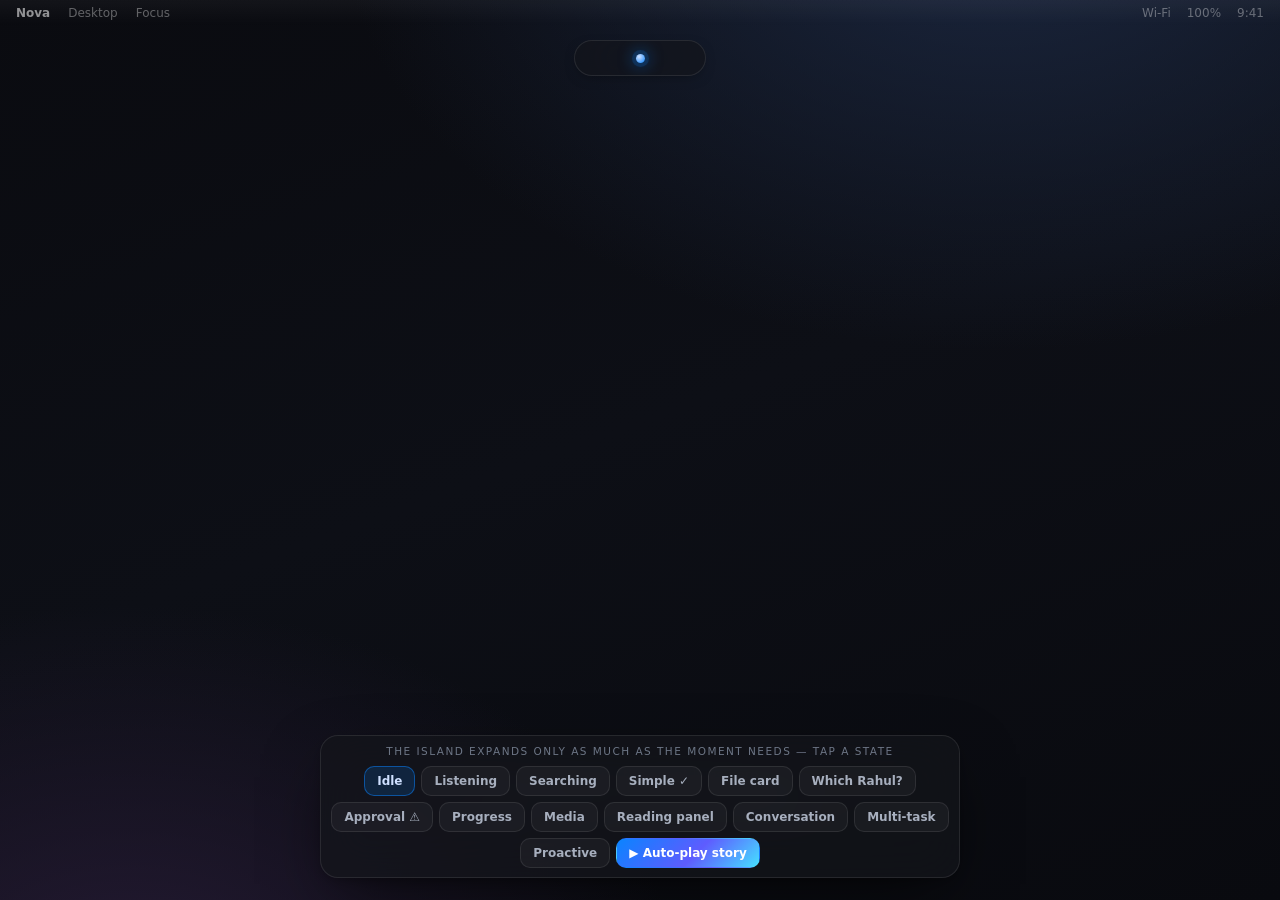
==== docs/ui-mock/island.html @ e56750dd "docs(ui): Jarvis-meets-Apple Island UI mock (local HTML) A self-contained interactive design mock of" ====
<!doctype html>
<html lang="en">
<head>
<meta charset="utf-8">
<meta name="viewport" content="width=device-width, initial-scale=1">
<title>Nova — Island UI Mock</title>
<style>
:root{
  /* ── Jarvis × Apple design tokens ───────────────────────────────── */
  --accent:#0a84ff; --accent-2:#5e9bff; --accent-3:#46e0ff;
  --accent-grad:linear-gradient(135deg,#0a84ff 0%,#5e5cff 55%,#46e0ff 100%);
  --danger:#ff453a; --good:#30d158; --warn:#ff9f0a;
  --ink:#f4f6fb; --ink-2:#a7afbe; --ink-3:#6d7686;
  --glass:rgba(20,21,27,.72);
  --glass-solid:rgba(23,24,31,.94);
  --stroke:rgba(255,255,255,.09);
  --stroke-2:rgba(255,255,255,.06);
  --accent-soft:rgba(10,132,255,.16);
  --r-pill:999px; --r-card:22px; --r-panel:26px;
  --ease:cubic-bezier(.22,1,.36,1);
  --ease-out:cubic-bezier(.22,1.28,.36,1);   /* gentle overshoot on arrival */
  --fast:180ms; --slow:440ms;
  --shadow:0 24px 70px -18px rgba(0,0,0,.7), 0 4px 14px -6px rgba(0,0,0,.5);
  --glow:0 0 0 1px var(--stroke), var(--shadow);
  --font:-apple-system,"SF Pro Display","SF Pro Text","Segoe UI Variable","Segoe UI",system-ui,sans-serif;
}
*{box-sizing:border-box}
html,body{height:100%}
body{
  margin:0;font-family:var(--font);color:var(--ink);overflow:hidden;
  -webkit-font-smoothing:antialiased;
  background:
    radial-gradient(1200px 800px at 78% -10%, #1b2740 0%, transparent 55%),
    radial-gradient(1000px 700px at 10% 110%, #241a33 0%, transparent 55%),
    linear-gradient(160deg,#0a0b10 0%,#0d0f16 48%,#090a0f 100%);
}
/* faux desktop chrome so the island reads as "living on the desktop" */
.menubar{position:fixed;top:0;left:0;right:0;height:26px;display:flex;align-items:center;
  gap:18px;padding:0 16px;font-size:12px;color:rgba(255,255,255,.35);
  background:linear-gradient(180deg,rgba(255,255,255,.04),transparent);z-index:1}
.menubar b{color:rgba(255,255,255,.55);font-weight:600}
.menubar .right{margin-left:auto;display:flex;gap:16px}
.wallpaper-note{position:fixed;left:50%;bottom:118px;transform:translateX(-50%);
  color:rgba(255,255,255,.16);font-size:13px;letter-spacing:.02em;text-align:center;user-select:none}

/* ── The Island ─────────────────────────────────────────────────── */
.stage{position:fixed;top:40px;left:50%;transform:translateX(-50%);z-index:5;
  display:flex;flex-direction:column;align-items:center;gap:12px;width:min(560px,92vw)}
.island{
  background:var(--glass);backdrop-filter:blur(30px) saturate(180%);
  -webkit-backdrop-filter:blur(30px) saturate(180%);
  border:1px solid var(--stroke);border-radius:var(--r-pill);
  box-shadow:var(--shadow);color:var(--ink);overflow:hidden;
  transition:width var(--slow) var(--ease-out), height var(--slow) var(--ease-out),
             border-radius var(--slow) var(--ease-out), background var(--fast) linear;
  display:flex;align-items:center;justify-content:center;
  width:132px;height:36px;position:relative;
}
.island.card{border-radius:var(--r-card)}
.island.danger{background:rgba(40,20,20,.8);border-color:rgba(255,69,58,.4)}
.island.shake{animation:shake .5s var(--ease)}
@keyframes shake{10%,90%{transform:translateX(-2px)}30%,70%{transform:translateX(3px)}50%{transform:translateX(-4px)}}
/* content fades fast; the shell morphs slow → reads as one object reconfiguring */
.body{width:100%;height:100%;display:flex;align-items:center;justify-content:center;
  animation:fadein var(--fast) var(--ease)}
@keyframes fadein{from{opacity:0;transform:translateY(3px)}to{opacity:1;transform:none}}

/* idle dot */
.dot{width:9px;height:9px;border-radius:50%;background:radial-gradient(circle at 34% 30%,#cfe0ff,var(--accent));
  box-shadow:0 0 0 4px var(--accent-soft),0 0 16px 2px rgba(10,132,255,.55);animation:breathe 3.4s var(--ease) infinite}
@keyframes breathe{0%,100%{transform:scale(.82);opacity:.65}50%{transform:scale(1);opacity:1}}
.dot.idle-only{}

/* status pill row */
.row{display:flex;align-items:center;gap:11px;padding:0 18px;width:100%;height:100%}
.row.center{justify-content:center}
.glyph{width:22px;height:22px;flex:0 0 auto;display:grid;place-items:center;border-radius:50%}
.glyph.accent{color:#cfe0ff}
.status{font-size:13.5px;font-weight:560;letter-spacing:-.01em;white-space:nowrap}
.status .muted{color:var(--ink-2);font-weight:500}

/* listening waveform */
.wave{display:inline-flex;align-items:center;gap:3px;height:18px}
.wave i{width:3px;height:6px;border-radius:2px;background:var(--accent-3);animation:eq 1s var(--ease) infinite}
.wave i:nth-child(2){animation-delay:.12s}.wave i:nth-child(3){animation-delay:.24s}
.wave i:nth-child(4){animation-delay:.36s}.wave i:nth-child(5){animation-delay:.08s}
.wave i:nth-child(6){animation-delay:.30s}.wave i:nth-child(7){animation-delay:.18s}
@keyframes eq{0%,100%{height:5px;opacity:.55}50%{height:17px;opacity:1}}

/* thinking dots */
.think{display:inline-flex;gap:5px}
.think i{width:5px;height:5px;border-radius:50%;background:var(--ink-2);animation:tk 1.1s var(--ease) infinite}
.think i:nth-child(2){animation-delay:.15s}.think i:nth-child(3){animation-delay:.3s}
@keyframes tk{0%,100%{opacity:.25;transform:translateY(0)}40%{opacity:1;transform:translateY(-3px)}}

/* progress ring (small) */
.ring{--p:0;width:20px;height:20px;border-radius:50%;
  background:conic-gradient(var(--accent) calc(var(--p)*1%), rgba(255,255,255,.12) 0);
  -webkit-mask:radial-gradient(farthest-side,transparent 62%,#000 64%);mask:radial-gradient(farthest-side,transparent 62%,#000 64%)}

/* ── Card interior (expanded island) ───────────────────────────── */
.card-body{padding:16px 18px 15px;width:100%;text-align:left;animation:fadein var(--fast) var(--ease)}
.chead{display:flex;align-items:center;gap:10px;margin-bottom:12px}
.chead .ic{width:26px;height:26px;border-radius:8px;display:grid;place-items:center;
  background:var(--accent-soft);color:#cfe0ff;flex:0 0 auto}
.chead .ic.danger{background:rgba(255,69,58,.16);color:#ffb3ad}
.eyebrow{font-size:10px;letter-spacing:.16em;text-transform:uppercase;color:var(--accent);font-weight:700}
.title{font-size:16px;font-weight:640;letter-spacing:-.02em;line-height:1.2;margin:1px 0 0}
.sub{font-size:12.5px;color:var(--ink-2);line-height:1.45;margin-top:3px}
.opts{display:flex;flex-direction:column;gap:8px;margin-top:4px}
.opt{display:flex;align-items:center;gap:12px;padding:11px 13px;border-radius:13px;
  border:1px solid var(--stroke);background:rgba(255,255,255,.04);cursor:pointer;
  transition:background var(--fast),border-color var(--fast),transform var(--fast)}
.opt:hover{background:var(--accent-soft);border-color:rgba(10,132,255,.4);transform:translateY(-1px)}
.opt .av{width:32px;height:32px;border-radius:50%;flex:0 0 auto;display:grid;place-items:center;
  font-weight:700;font-size:13px;color:#fff;background:var(--accent-grad)}
.opt .ol{font-size:13.5px;font-weight:600}
.opt .os{font-size:11.5px;color:var(--ink-2)}
.actions{display:flex;gap:9px;justify-content:flex-end;margin-top:14px}
.btn{font:600 13px var(--font);padding:9px 16px;border-radius:11px;border:1px solid transparent;cursor:pointer;
  transition:transform var(--fast),background var(--fast),border-color var(--fast)}
.btn:active{transform:scale(.96)}
.btn.ghost{background:rgba(255,255,255,.05);color:var(--ink);border-color:var(--stroke)}
.btn.ghost:hover{background:rgba(255,255,255,.1)}
.btn.primary{background:var(--accent);color:#fff}
.btn.primary:hover{background:#2b97ff}
.btn.danger{background:var(--danger);color:#fff}
.btn.danger:hover{background:#ff655b}
.btn.sm{padding:6px 12px;font-size:12px;border-radius:9px}

/* progress bar */
.pbar{height:6px;border-radius:999px;background:rgba(255,255,255,.09);overflow:hidden;margin:12px 0 8px}
.pbar>i{display:block;height:100%;border-radius:999px;background:var(--accent-grad);transition:width .4s var(--ease)}
.pstat{display:flex;justify-content:space-between;font-size:11.5px;color:var(--ink-2)}

/* trail (action trail) */
.trail{display:flex;flex-direction:column;gap:7px;margin-top:6px}
.tr{display:flex;align-items:center;gap:9px;font-size:12.5px;color:var(--ink-2)}
.tr .tick{width:16px;height:16px;border-radius:50%;background:rgba(48,209,88,.18);color:var(--good);
  display:grid;place-items:center;font-size:10px;flex:0 0 auto}
.tr.now .tick{background:var(--accent-soft);color:var(--accent-3)}

/* ── Attached surfaces (widget / panel / tray) ─────────────────── */
.surface{width:min(440px,92vw);background:var(--glass);backdrop-filter:blur(30px) saturate(180%);
  -webkit-backdrop-filter:blur(30px) saturate(180%);border:1px solid var(--stroke);
  border-radius:var(--r-panel);box-shadow:var(--shadow);overflow:hidden;
  animation:rise var(--slow) var(--ease-out)}
@keyframes rise{from{opacity:0;transform:translateY(-14px) scale(.96)}to{opacity:1;transform:none}}
.surface.wide{width:min(560px,94vw)}

/* media widget */
.media{display:flex;align-items:center;gap:14px;padding:14px 16px}
.media .art{width:52px;height:52px;border-radius:12px;flex:0 0 auto;
  background:linear-gradient(135deg,#ff5f6d,#ffc371);box-shadow:0 6px 18px -6px rgba(255,95,109,.6);
  display:grid;place-items:center;font-size:22px}
.media .meta{flex:1;min-width:0}
.media .mt{font-size:14px;font-weight:640;white-space:nowrap;overflow:hidden;text-overflow:ellipsis}
.media .ma{font-size:12px;color:var(--ink-2)}
.media .mprog{height:3px;border-radius:2px;background:rgba(255,255,255,.12);margin-top:8px;overflow:hidden}
.media .mprog>i{display:block;height:100%;width:38%;background:#fff;border-radius:2px}
.mc{display:flex;gap:6px;align-items:center}
.mc button{width:34px;height:34px;border-radius:50%;border:0;cursor:pointer;background:rgba(255,255,255,.07);
  color:var(--ink);display:grid;place-items:center;font-size:14px;transition:background var(--fast)}
.mc button:hover{background:rgba(255,255,255,.14)}
.mc .play{width:40px;height:40px;background:#fff;color:#111}

/* reading panel */
.panel-head{display:flex;align-items:center;justify-content:space-between;padding:16px 20px 12px;border-bottom:1px solid var(--stroke)}
.panel-head .pt{font-size:15px;font-weight:660;letter-spacing:-.02em}
.panel-head .x{width:26px;height:26px;border-radius:50%;border:0;background:rgba(255,255,255,.06);color:var(--ink-2);cursor:pointer}
.panel-body{padding:16px 20px 18px;max-height:300px;overflow:auto;font-size:13.5px;line-height:1.68;color:#dfe3ec}
.panel-body h4{font-size:12px;letter-spacing:.05em;text-transform:uppercase;color:var(--accent);margin:16px 0 6px}
.panel-body p{margin:0 0 12px}
.panel-foot{padding:10px 16px;border-top:1px solid var(--stroke);display:flex;justify-content:flex-end}
.mic-chip{display:inline-flex;align-items:center;gap:8px;padding:8px 14px;border-radius:999px;
  background:rgba(255,255,255,.05);border:1px solid var(--stroke);font-size:12.5px;color:var(--ink-2)}

/* conversation tray */
.tray{padding:14px 16px;display:flex;flex-direction:column;gap:12px;max-height:340px;overflow:auto}
.msg{max-width:88%;font-size:13.5px;line-height:1.5}
.msg .who{font-size:10.5px;letter-spacing:.12em;text-transform:uppercase;color:var(--ink-3);margin-bottom:3px}
.msg.you{align-self:flex-end;text-align:right}
.msg.you .bub{background:var(--accent);color:#fff;border-radius:14px 14px 4px 14px;padding:9px 13px;display:inline-block;text-align:left}
.msg.nova .bub{background:rgba(255,255,255,.06);border:1px solid var(--stroke);border-radius:14px 14px 14px 4px;padding:9px 13px;display:inline-block}
.laptops{display:flex;gap:8px;margin-top:8px}
.lap{flex:1;border:1px solid var(--stroke);border-radius:12px;padding:10px;background:rgba(255,255,255,.03)}
.lap .ln{font-size:12px;font-weight:600}.lap .lp{font-size:12px;color:var(--accent-3);margin-top:2px}

/* satellites */
.sats{display:flex;flex-direction:column;gap:8px;padding:12px 14px}
.sat{display:flex;align-items:center;gap:11px;font-size:13px;padding:8px 10px;border-radius:11px;background:rgba(255,255,255,.04);border:1px solid var(--stroke-2)}
.sat .si{width:26px;height:26px;border-radius:8px;display:grid;place-items:center;background:var(--accent-soft);flex:0 0 auto}
.sat .sp{margin-left:auto;font-size:11.5px;color:var(--ink-2)}
.badge{position:absolute;top:-4px;right:-4px;min-width:18px;height:18px;border-radius:9px;background:var(--accent);
  color:#fff;font-size:10.5px;font-weight:700;display:grid;place-items:center;padding:0 5px;border:2px solid #0c0d12}

/* ── Demo dock ──────────────────────────────────────────────────── */
.dock{position:fixed;left:50%;bottom:22px;transform:translateX(-50%);z-index:8;
  display:flex;gap:6px;flex-wrap:wrap;justify-content:center;max-width:94vw;
  background:var(--glass);backdrop-filter:blur(24px);-webkit-backdrop-filter:blur(24px);
  border:1px solid var(--stroke);border-radius:18px;padding:9px;box-shadow:var(--shadow)}
.dock .lbl{width:100%;text-align:center;font-size:10.5px;letter-spacing:.14em;text-transform:uppercase;
  color:var(--ink-3);margin:0 0 3px}
.chip{font:600 12px var(--font);padding:7px 12px;border-radius:10px;border:1px solid var(--stroke);
  background:rgba(255,255,255,.04);color:var(--ink-2);cursor:pointer;transition:all var(--fast);white-space:nowrap}
.chip:hover{background:rgba(255,255,255,.09);color:var(--ink)}
.chip.on{background:var(--accent-soft);border-color:rgba(10,132,255,.5);color:#cfe0ff}
.chip.play{background:var(--accent-grad);color:#fff;border-color:transparent}
.caption{position:fixed;left:50%;bottom:96px;transform:translateX(-50%);z-index:7;
  font-size:12.5px;color:var(--ink-3);text-align:center;max-width:520px;transition:opacity var(--fast);
  font-style:italic}
[hidden]{display:none!important}
</style>
</head>
<body>
<div class="menubar"><b>Nova</b><span>Desktop</span><span>Focus</span>
  <div class="right"><span>Wi‑Fi</span><span>100%</span><span>9:41</span></div></div>
<div class="wallpaper-note">your desktop · the agent lives here</div>

<div class="stage">
  <div id="island" class="island"><div class="body"><span class="dot"></span></div></div>
  <div id="attach"></div>
</div>

<div id="caption" class="caption"></div>

<div class="dock">
  <span class="lbl">the island expands only as much as the moment needs — tap a state</span>
  <button class="chip on" data-s="idle">Idle</button>
  <button class="chip" data-s="listening">Listening</button>
  <button class="chip" data-s="searching">Searching</button>
  <button class="chip" data-s="simple">Simple ✓</button>
  <button class="chip" data-s="file">File card</button>
  <button class="chip" data-s="choice">Which Rahul?</button>
  <button class="chip" data-s="approval">Approval ⚠</button>
  <button class="chip" data-s="progress">Progress</button>
  <button class="chip" data-s="media">Media</button>
  <button class="chip" data-s="reading">Reading panel</button>
  <button class="chip" data-s="tray">Conversation</button>
  <button class="chip" data-s="sats">Multi‑task</button>
  <button class="chip" data-s="proactive">Proactive</button>
  <button class="chip play" data-s="auto">▶ Auto‑play story</button>
</div>

<script>
const island = document.getElementById('island');
const attach = document.getElementById('attach');
const caption = document.getElementById('caption');
const dock = document.querySelector('.dock');

function set(cls){ island.className = 'island' + (cls?(' '+cls):''); }
function body(html){ island.innerHTML = '<div class="body">'+html+'</div>'; }
function shell(html){ island.innerHTML = html; } // full-bleed card interior
function say(t){ caption.textContent = t; }
function clearAttach(){ attach.innerHTML = ''; }
function shake(){ island.classList.add('shake'); setTimeout(()=>island.classList.remove('shake'),520); }

const WAVE = '<span class="wave"><i></i><i></i><i></i><i></i><i></i><i></i><i></i></span>';

const states = {
  idle(){ set(''); island.style.width='132px'; island.style.height='36px';
    body('<span class="dot"></span>'); clearAttach(); say('Level 0 — presence. Almost invisible, a slow breath.'); },

  listening(){ set(''); island.style.width='230px'; island.style.height='42px';
    body('<div class="row center"><span class="glyph accent">◉</span><span class="status">Listening</span>'+WAVE+'</div>');
    clearAttach(); say('It’s waiting for you — a subtle waveform, never “🔴 RECORDING”.'); },

  searching(){ set(''); island.style.width='250px'; island.style.height='42px';
    body('<div class="row center"><span class="think"><i></i><i></i><i></i></span><span class="status"><span class="muted">Searching your files…</span></span></div>');
    clearAttach(); say('Status is semantic: “Searching your files”, not “Thinking…”.'); },

  simple(){ set(''); island.style.width='176px'; island.style.height='40px';
    body('<div class="row center"><span class="glyph" style="color:var(--good)">✓</span><span class="status">Notepad</span></div>');
    clearAttach(); say('Simple action → a 2‑second confirmation, then it collapses to ●.');
    setTimeout(()=>{ if(current==='simple') states.idle(); }, 2200); },

  file(){ set('card'); island.style.width='360px'; island.style.height='auto';
    shell('<div class="card-body"><div class="chead"><span class="ic">📄</span><div><div class="title">Resume_2026.pdf</div><div class="sub">Updated 2 hours ago · Documents / Career</div></div></div><div class="actions"><button class="btn ghost sm">⋯</button><button class="btn primary sm">Open</button></div></div>');
    clearAttach(); say('Medium result → a compact card. Click Open, or just say “open it.”'); },

  choice(){ set('card'); island.style.width='380px'; island.style.height='auto';
    shell('<div class="card-body"><div class="chead"><span class="ic">✉</span><div><div class="eyebrow">Send resume</div><div class="title">Which Rahul?</div></div></div><div class="opts">'+
      opt('RS','Rahul Sharma','rahul@company.com')+opt('RK','Rahul Kumar','rahul@gmail.com')+
      '</div><div class="actions"><button class="btn ghost sm" data-go="idle">Cancel</button></div></div>');
    clearAttach(); say('It only becomes big when it must. Answer by click or voice.'); },

  approval(){ set('card danger'); island.style.width='372px'; island.style.height='auto'; shake();
    shell('<div class="card-body"><div class="chead"><span class="ic danger">⚠</span><div><div class="eyebrow" style="color:var(--danger)">Before I continue</div><div class="title">Delete 143 files?</div></div></div><div class="sub">This cannot be easily undone.</div><div class="actions"><button class="btn ghost" data-go="idle">Cancel</button><button class="btn danger">Approve</button></div></div>');
    clearAttach(); say('Dangerous actions change the visual language and stop for approval.'); },

  progress(){ set('card'); island.style.width='372px'; island.style.height='auto';
    shell('<div class="card-body"><div class="chead"><span class="ic">📁</span><div><div class="title">Organizing Downloads</div></div><button class="btn ghost sm" style="margin-left:auto" data-go="idle">Stop</button></div><div class="pbar"><i id="pb" style="width:12%"></i></div><div class="pstat"><span id="pn">18 files processed</span><span id="pp">12%</span></div></div>');
    clearAttach(); say('Long task → a mini command center. It stays put; you keep working.');
    let p=12; clearInterval(window._pt); window._pt=setInterval(()=>{ if(current!=='progress'){clearInterval(window._pt);return;}
      p=Math.min(100,p+7); const pb=document.getElementById('pb'); if(!pb)return;
      pb.style.width=p+'%'; document.getElementById('pp').textContent=p+'%';
      document.getElementById('pn').textContent=Math.round(p*1.7)+' files processed';
      if(p>=100){ clearInterval(window._pt); states.done(); } },520); },

  done(){ set('card'); island.style.width='340px'; island.style.height='auto';
    shell('<div class="card-body"><div class="chead"><span class="ic" style="background:rgba(48,209,88,.16);color:var(--good)">✓</span><div><div class="title">Task completed</div><div class="sub">Send resume to Rahul</div></div></div><div class="trail">'+
      tr('Found resume')+tr('Found Rahul')+tr('Prepared email')+tr('You approved')+tr('Sent')+'</div></div>');
    clearAttach(); say('The Action Trail: exactly what happened — trust by transparency.');
    setTimeout(()=>{ if(current==='done') states.idle(); }, 3600); },

  media(){ set(''); island.style.width='150px'; island.style.height='38px';
    body('<div class="row center"><span class="dot" style="animation:none"></span><span class="status">🎵</span></div>');
    say('Media becomes an agent‑owned widget; the island shrinks back to ● 🎵.');
    attach.innerHTML='<div class="surface"><div class="media"><div class="art">🎵</div><div class="meta"><div class="mt">Blinding Lights</div><div class="ma">The Weeknd</div><div class="mprog"><i></i></div></div><div class="mc"><button>◀</button><button class="play">❚❚</button><button>▶</button></div></div></div>'; },

  reading(){ states.idle();
    say('Big text never crams into the island — it lays a floating reading panel over the desktop.');
    attach.innerHTML='<div class="surface wide"><div class="panel-head"><span class="pt">Quantum Entanglement</span><button class="x" data-go="idle">✕</button></div><div class="panel-body"><p>Quantum entanglement is a phenomenon where two particles become correlated so that the state of one instantly reflects the state of the other — however far apart they are.</p><h4>How it works</h4><p>When particles interact and then separate, their quantum states remain linked. Measuring one collapses the shared state, determining the other’s outcome faster than light could travel between them — yet it carries no usable signal.</p><p>Einstein called it “spooky action at a distance.” It underpins quantum computing and cryptography.</p></div><div class="panel-foot"><span class="mic-chip">🎤 Ask Nova…</span></div></div>'; },

  tray(){ set(''); island.style.width='150px'; island.style.height='38px';
    body('<div class="row center"><span class="dot" style="animation:none"></span><span class="status" style="font-size:12px;color:var(--ink-2)">Nova</span></div>');
    say('Genuine multi‑turn → a conversation tray that auto‑collapses when done.');
    attach.innerHTML='<div class="surface"><div class="tray">'+
      msg('you','Find me a gaming laptop under ₹80k')+
      msg('nova','What will you use it for — gaming or work?')+
      msg('you','Gaming')+
      '<div class="msg nova"><div class="who">Nova</div><div class="bub">Here are 3 strong picks:'+
        '<div class="laptops"><div class="lap"><div class="ln">ASUS TUF</div><div class="lp">₹74,999</div></div><div class="lap"><div class="ln">Lenovo LOQ</div><div class="lp">₹78,990</div></div><div class="lap"><div class="ln">Acer Nitro</div><div class="lp">₹69,990</div></div></div>'+
      '</div></div>'+
      '</div></div>'; },

  sats(){ set(''); island.style.width='118px'; island.style.height='38px';
    body('<div class="row center" style="position:relative"><span class="dot" style="animation:none"></span><span class="badge">3</span></div>');
    say('Multiple jobs → one agent, tiny satellites. Click to see all active tasks.');
    attach.innerHTML='<div class="surface"><div class="sats">'+
      sat('📄','Downloading report','72%')+sat('🧠','Summarizing','…')+sat('⏰','Reminder','6:00 PM')+
      '</div></div>'; },

  proactive(){ set('card'); island.style.width='360px'; island.style.height='auto';
    shell('<div class="card-body"><div class="chead"><span class="ic">📅</span><div><div class="eyebrow">In 2 minutes</div><div class="title">Product Review</div></div></div><div class="actions"><button class="btn ghost sm" data-go="idle">Dismiss</button><button class="btn primary sm">Join</button></div></div>');
    clearAttach(); say('Proactive — but extremely restrained, so it never becomes Clippy.'); },
};

function opt(av,name,mail){ return '<div class="opt" data-go="idle"><span class="av">'+av+'</span><div><div class="ol">'+name+'</div><div class="os">'+mail+'</div></div></div>'; }
function tr(t){ return '<div class="tr"><span class="tick">✓</span>'+t+'</div>'; }
function msg(who,t){ return '<div class="msg '+who+'"><div class="who">'+(who==='you'?'You':'Nova')+'</div><div class="bub">'+t+'</div></div>'; }
function sat(ic,t,p){ return '<div class="sat"><span class="si">'+ic+'</span>'+t+'<span class="sp">'+p+'</span></div>'; }

let current='idle';
function go(s){ current=s; clearInterval(window._pt);
  [...dock.querySelectorAll('.chip')].forEach(c=>c.classList.toggle('on', c.dataset.s===s && s!=='auto'));
  (states[s]||states.idle)(); }

dock.addEventListener('click', e=>{ const c=e.target.closest('.chip'); if(!c)return;
  if(c.dataset.s==='auto') return autoplay(); go(c.dataset.s); });
// inline "Cancel/Dismiss/option" buttons return to idle
document.addEventListener('click', e=>{ const g=e.target.closest('[data-go]'); if(g){ go(g.dataset.go); }});

/* Auto‑play: the flagship "send my resume to Rahul" story, one continuous object */
async function autoplay(){
  const wait=ms=>new Promise(r=>setTimeout(r,ms));
  go('idle'); await wait(900);
  current='auto'; states.listening(); body('<div class="row center"><span class="glyph accent">◉</span><span class="status">“Send my resume to Rahul”</span>'+WAVE+'</div>'); await wait(1900);
  current='auto'; set(''); island.style.width='250px'; island.style.height='42px';
  body('<div class="row center"><span class="think"><i></i><i></i><i></i></span><span class="status"><span class="muted">Preparing email…</span></span></div>'); await wait(1600);
  current='choice'; states.choice(); await wait(2400);
  current='auto'; set('card'); island.style.width='340px'; island.style.height='auto';
  shell('<div class="card-body"><div class="chead"><span class="ic">✉</span><div><div class="title">Send to Rahul Sharma?</div><div class="sub">Resume_2026.pdf · rahul@company.com</div></div></div><div class="actions"><button class="btn ghost sm">Cancel</button><button class="btn primary sm">Send</button></div></div>');
  say('Confirm the outbound action — one tap, or “yes.”'); await wait(2200);
  current='done'; states.done();
}

go('idle');
</script>
</body>
</html>
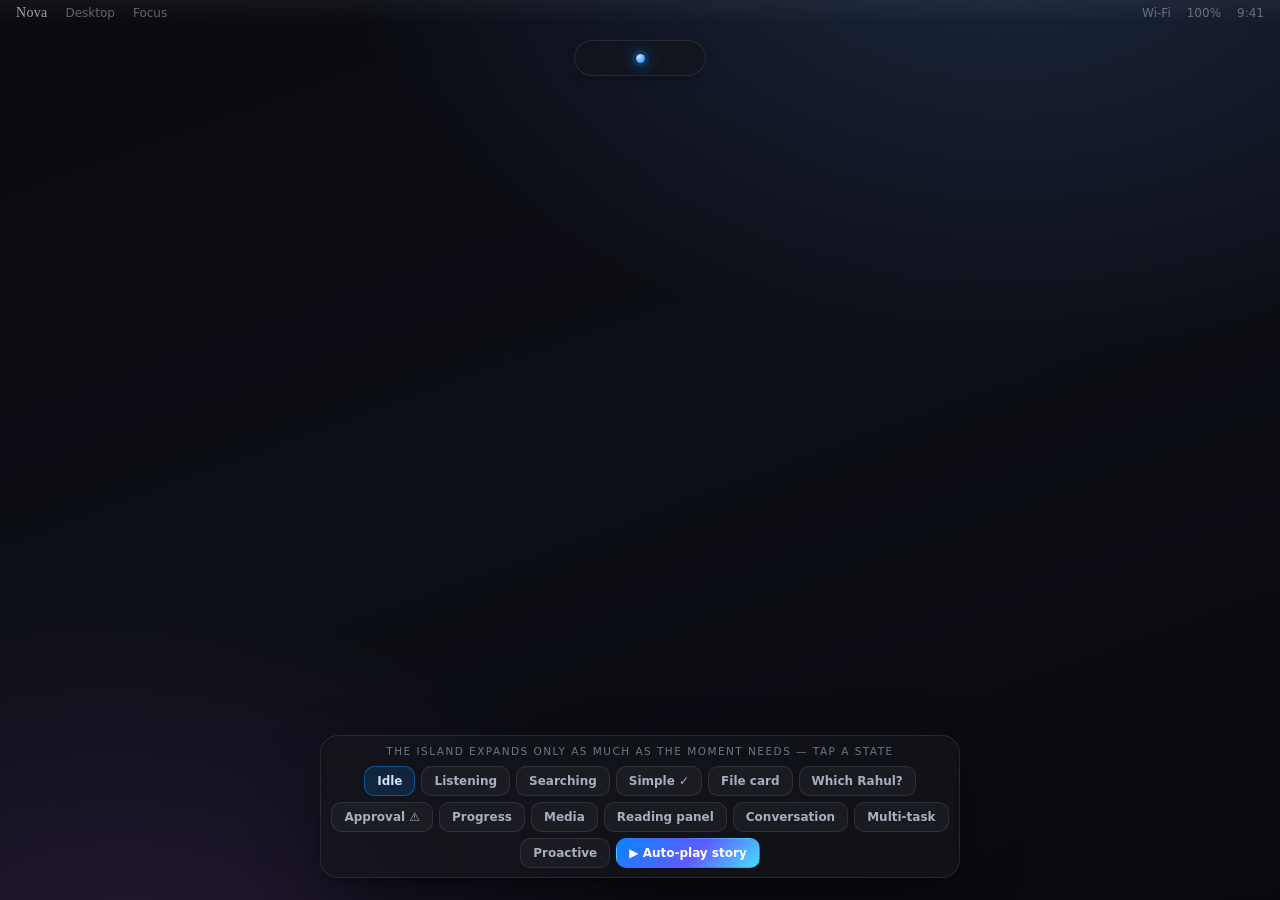
==== commit 7d9f94bb: "docs(ui): editorial typography + task-thread multi-turn in the Island mock Typography: Vogue/Apple r" ====
--- a/docs/ui-mock/island.html
+++ b/docs/ui-mock/island.html
@@ -22,7 +22,9 @@
   --fast:180ms; --slow:440ms;
   --shadow:0 24px 70px -18px rgba(0,0,0,.7), 0 4px 14px -6px rgba(0,0,0,.5);
   --glow:0 0 0 1px var(--stroke), var(--shadow);
-  --font:-apple-system,"SF Pro Display","SF Pro Text","Segoe UI Variable","Segoe UI",system-ui,sans-serif;
+  --font:-apple-system,"SF Pro Text","Segoe UI Variable","Segoe UI",system-ui,sans-serif;
+  /* editorial serif for display moments only — Vogue restraint, sans for the rest */
+  --serif:"Hoefler Text","Didot","Playfair Display","Bodoni 72",Georgia,Constantia,serif;
 }
 *{box-sizing:border-box}
 html,body{height:100%}
@@ -38,7 +40,7 @@
 .menubar{position:fixed;top:0;left:0;right:0;height:26px;display:flex;align-items:center;
   gap:18px;padding:0 16px;font-size:12px;color:rgba(255,255,255,.35);
   background:linear-gradient(180deg,rgba(255,255,255,.04),transparent);z-index:1}
-.menubar b{color:rgba(255,255,255,.55);font-weight:600}
+.menubar b{font-family:var(--serif);color:rgba(255,255,255,.62);font-weight:500;font-size:14px;letter-spacing:.02em}
 .menubar .right{margin-left:auto;display:flex;gap:16px}
 .wallpaper-note{position:fixed;left:50%;bottom:118px;transform:translateX(-50%);
   color:rgba(255,255,255,.16);font-size:13px;letter-spacing:.02em;text-align:center;user-select:none}
@@ -76,8 +78,8 @@
 .row.center{justify-content:center}
 .glyph{width:22px;height:22px;flex:0 0 auto;display:grid;place-items:center;border-radius:50%}
 .glyph.accent{color:#cfe0ff}
-.status{font-size:13.5px;font-weight:560;letter-spacing:-.01em;white-space:nowrap}
-.status .muted{color:var(--ink-2);font-weight:500}
+.status{font-size:13px;font-weight:480;letter-spacing:.01em;white-space:nowrap;color:var(--ink)}
+.status .muted{color:var(--ink-2);font-weight:420}
 
 /* listening waveform */
 .wave{display:inline-flex;align-items:center;gap:3px;height:18px}
@@ -99,25 +101,25 @@
   -webkit-mask:radial-gradient(farthest-side,transparent 62%,#000 64%);mask:radial-gradient(farthest-side,transparent 62%,#000 64%)}
 
 /* ── Card interior (expanded island) ───────────────────────────── */
-.card-body{padding:16px 18px 15px;width:100%;text-align:left;animation:fadein var(--fast) var(--ease)}
-.chead{display:flex;align-items:center;gap:10px;margin-bottom:12px}
-.chead .ic{width:26px;height:26px;border-radius:8px;display:grid;place-items:center;
+.card-body{padding:20px 22px 18px;width:100%;text-align:left;animation:fadein var(--fast) var(--ease)}
+.chead{display:flex;align-items:center;gap:13px;margin-bottom:15px}
+.chead .ic{width:30px;height:30px;border-radius:9px;display:grid;place-items:center;font-size:15px;
   background:var(--accent-soft);color:#cfe0ff;flex:0 0 auto}
-.chead .ic.danger{background:rgba(255,69,58,.16);color:#ffb3ad}
-.eyebrow{font-size:10px;letter-spacing:.16em;text-transform:uppercase;color:var(--accent);font-weight:700}
-.title{font-size:16px;font-weight:640;letter-spacing:-.02em;line-height:1.2;margin:1px 0 0}
-.sub{font-size:12.5px;color:var(--ink-2);line-height:1.45;margin-top:3px}
-.opts{display:flex;flex-direction:column;gap:8px;margin-top:4px}
-.opt{display:flex;align-items:center;gap:12px;padding:11px 13px;border-radius:13px;
-  border:1px solid var(--stroke);background:rgba(255,255,255,.04);cursor:pointer;
+.chead .ic.danger{background:rgba(255,69,58,.14);color:#ffb3ad}
+.eyebrow{font-size:9.5px;letter-spacing:.24em;text-transform:uppercase;color:var(--ink-3);font-weight:600;margin-bottom:4px}
+.title{font-family:var(--serif);font-size:20px;font-weight:500;letter-spacing:.005em;line-height:1.16;margin:0}
+.sub{font-size:12.5px;color:var(--ink-2);line-height:1.55;margin-top:6px;font-weight:420}
+.opts{display:flex;flex-direction:column;gap:9px;margin-top:6px}
+.opt{display:flex;align-items:center;gap:13px;padding:12px 14px;border-radius:14px;
+  border:1px solid var(--stroke-2);background:rgba(255,255,255,.03);cursor:pointer;
   transition:background var(--fast),border-color var(--fast),transform var(--fast)}
-.opt:hover{background:var(--accent-soft);border-color:rgba(10,132,255,.4);transform:translateY(-1px)}
-.opt .av{width:32px;height:32px;border-radius:50%;flex:0 0 auto;display:grid;place-items:center;
-  font-weight:700;font-size:13px;color:#fff;background:var(--accent-grad)}
-.opt .ol{font-size:13.5px;font-weight:600}
-.opt .os{font-size:11.5px;color:var(--ink-2)}
-.actions{display:flex;gap:9px;justify-content:flex-end;margin-top:14px}
-.btn{font:600 13px var(--font);padding:9px 16px;border-radius:11px;border:1px solid transparent;cursor:pointer;
+.opt:hover{background:var(--accent-soft);border-color:rgba(10,132,255,.35);transform:translateY(-1px)}
+.opt .av{width:34px;height:34px;border-radius:50%;flex:0 0 auto;display:grid;place-items:center;
+  font-weight:500;font-size:12px;letter-spacing:.03em;color:#fff;background:var(--accent-grad)}
+.opt .ol{font-size:13.5px;font-weight:500;letter-spacing:-.01em}
+.opt .os{font-size:11.5px;color:var(--ink-2);margin-top:1px;letter-spacing:.01em}
+.actions{display:flex;gap:10px;justify-content:flex-end;margin-top:18px}
+.btn{font:500 12.5px var(--font);letter-spacing:.005em;padding:9px 17px;border-radius:11px;border:1px solid transparent;cursor:pointer;
   transition:transform var(--fast),background var(--fast),border-color var(--fast)}
 .btn:active{transform:scale(.96)}
 .btn.ghost{background:rgba(255,255,255,.05);color:var(--ink);border-color:var(--stroke)}
@@ -154,8 +156,8 @@
   background:linear-gradient(135deg,#ff5f6d,#ffc371);box-shadow:0 6px 18px -6px rgba(255,95,109,.6);
   display:grid;place-items:center;font-size:22px}
 .media .meta{flex:1;min-width:0}
-.media .mt{font-size:14px;font-weight:640;white-space:nowrap;overflow:hidden;text-overflow:ellipsis}
-.media .ma{font-size:12px;color:var(--ink-2)}
+.media .mt{font-size:14px;font-weight:500;letter-spacing:-.01em;white-space:nowrap;overflow:hidden;text-overflow:ellipsis}
+.media .ma{font-size:11.5px;color:var(--ink-2);margin-top:1px;letter-spacing:.02em}
 .media .mprog{height:3px;border-radius:2px;background:rgba(255,255,255,.12);margin-top:8px;overflow:hidden}
 .media .mprog>i{display:block;height:100%;width:38%;background:#fff;border-radius:2px}
 .mc{display:flex;gap:6px;align-items:center}
@@ -165,26 +167,46 @@
 .mc .play{width:40px;height:40px;background:#fff;color:#111}
 
 /* reading panel */
-.panel-head{display:flex;align-items:center;justify-content:space-between;padding:16px 20px 12px;border-bottom:1px solid var(--stroke)}
-.panel-head .pt{font-size:15px;font-weight:660;letter-spacing:-.02em}
+.panel-head{display:flex;align-items:center;justify-content:space-between;padding:20px 24px 14px;border-bottom:1px solid var(--stroke-2)}
+.panel-head .pt{font-family:var(--serif);font-size:20px;font-weight:500;letter-spacing:.01em}
 .panel-head .x{width:26px;height:26px;border-radius:50%;border:0;background:rgba(255,255,255,.06);color:var(--ink-2);cursor:pointer}
-.panel-body{padding:16px 20px 18px;max-height:300px;overflow:auto;font-size:13.5px;line-height:1.68;color:#dfe3ec}
-.panel-body h4{font-size:12px;letter-spacing:.05em;text-transform:uppercase;color:var(--accent);margin:16px 0 6px}
-.panel-body p{margin:0 0 12px}
+.panel-body{padding:18px 24px 20px;max-height:300px;overflow:auto;font-size:13.5px;line-height:1.72;color:#d7dbe4;font-weight:420}
+.panel-body p:first-child{font-size:15.5px;line-height:1.6;color:#eef1f6;font-weight:440;margin-bottom:16px}
+.panel-body h4{font-size:9.5px;letter-spacing:.22em;text-transform:uppercase;color:var(--ink-3);font-weight:600;margin:20px 0 7px}
+.panel-body p{margin:0 0 13px}
 .panel-foot{padding:10px 16px;border-top:1px solid var(--stroke);display:flex;justify-content:flex-end}
 .mic-chip{display:inline-flex;align-items:center;gap:8px;padding:8px 14px;border-radius:999px;
   background:rgba(255,255,255,.05);border:1px solid var(--stroke);font-size:12.5px;color:var(--ink-2)}
 
-/* conversation tray */
-.tray{padding:14px 16px;display:flex;flex-direction:column;gap:12px;max-height:340px;overflow:auto}
-.msg{max-width:88%;font-size:13.5px;line-height:1.5}
-.msg .who{font-size:10.5px;letter-spacing:.12em;text-transform:uppercase;color:var(--ink-3);margin-bottom:3px}
-.msg.you{align-self:flex-end;text-align:right}
-.msg.you .bub{background:var(--accent);color:#fff;border-radius:14px 14px 4px 14px;padding:9px 13px;display:inline-block;text-align:left}
-.msg.nova .bub{background:rgba(255,255,255,.06);border:1px solid var(--stroke);border-radius:14px 14px 14px 4px;padding:9px 13px;display:inline-block}
-.laptops{display:flex;gap:8px;margin-top:8px}
-.lap{flex:1;border:1px solid var(--stroke);border-radius:12px;padding:10px;background:rgba(255,255,255,.03)}
-.lap .ln{font-size:12px;font-weight:600}.lap .lp{font-size:12px;color:var(--accent-3);margin-top:2px}
+/* ── Task thread (multi‑turn, agentic — NOT a chat log) ───────────
+   The conversation is distilled into a task: a serif goal, the resolved
+   criteria as quiet chips (the dialogue, condensed to facts), a slim
+   timeline of what was settled, and an editorial ranked result list. */
+.thread{padding:22px 24px 16px}
+.thread-head{display:flex;align-items:flex-start;gap:14px}
+.thread-head .tg{width:34px;height:34px;border-radius:10px;flex:0 0 auto;display:grid;place-items:center;
+  font-size:16px;background:var(--accent-soft);color:#cfe0ff}
+.thread-title{font-family:var(--serif);font-size:21px;font-weight:500;letter-spacing:.01em;line-height:1.12}
+.thread-goal{font-size:12px;color:var(--ink-3);margin-top:3px;letter-spacing:.02em}
+.criteria{display:flex;flex-wrap:wrap;gap:7px;margin:15px 0 4px}
+.crit{display:inline-flex;align-items:baseline;gap:6px;padding:5px 11px;border-radius:999px;
+  background:rgba(255,255,255,.04);border:1px solid var(--stroke-2);font-size:11.5px}
+.crit .ck{font-size:9px;letter-spacing:.16em;text-transform:uppercase;color:var(--ink-3)}
+.crit .cv{color:var(--ink);font-weight:500}
+.aside{font-size:11.5px;color:var(--ink-3);font-style:italic;margin:14px 0 2px;padding-left:13px;
+  border-left:2px solid var(--stroke);line-height:1.5}
+.rlabel{font-size:9.5px;letter-spacing:.22em;text-transform:uppercase;color:var(--ink-3);margin:18px 0 2px}
+.results{display:flex;flex-direction:column}
+.result{display:flex;align-items:center;gap:14px;padding:13px 2px;border-bottom:1px solid var(--stroke-2);cursor:pointer;transition:padding var(--fast)}
+.result:last-child{border-bottom:0}
+.result:hover{padding-left:6px}
+.result .rn{font-family:var(--serif);font-size:13px;color:var(--ink-3);width:20px;flex:0 0 auto}
+.result .rmain{flex:1}
+.result .rt{font-size:14px;font-weight:500;letter-spacing:-.01em}
+.result .rmeta{font-size:11px;color:var(--ink-3);margin-top:2px;letter-spacing:.03em}
+.result .rp{font-size:14px;font-weight:500;color:var(--ink);letter-spacing:-.01em;font-variant-numeric:tabular-nums}
+.thread-foot{display:flex;align-items:center;justify-content:space-between;margin-top:16px;padding-top:14px;border-top:1px solid var(--stroke-2)}
+.thread-foot .more{font-size:12px;color:var(--accent-3);cursor:pointer;letter-spacing:.01em}
 
 /* satellites */
 .sats{display:flex;flex-direction:column;gap:8px;padding:12px 14px}
@@ -312,16 +334,19 @@
     say('Big text never crams into the island — it lays a floating reading panel over the desktop.');
     attach.innerHTML='<div class="surface wide"><div class="panel-head"><span class="pt">Quantum Entanglement</span><button class="x" data-go="idle">✕</button></div><div class="panel-body"><p>Quantum entanglement is a phenomenon where two particles become correlated so that the state of one instantly reflects the state of the other — however far apart they are.</p><h4>How it works</h4><p>When particles interact and then separate, their quantum states remain linked. Measuring one collapses the shared state, determining the other’s outcome faster than light could travel between them — yet it carries no usable signal.</p><p>Einstein called it “spooky action at a distance.” It underpins quantum computing and cryptography.</p></div><div class="panel-foot"><span class="mic-chip">🎤 Ask Nova…</span></div></div>'; },
 
-  tray(){ set(''); island.style.width='150px'; island.style.height='38px';
-    body('<div class="row center"><span class="dot" style="animation:none"></span><span class="status" style="font-size:12px;color:var(--ink-2)">Nova</span></div>');
-    say('Genuine multi‑turn → a conversation tray that auto‑collapses when done.');
-    attach.innerHTML='<div class="surface"><div class="tray">'+
-      msg('you','Find me a gaming laptop under ₹80k')+
-      msg('nova','What will you use it for — gaming or work?')+
-      msg('you','Gaming')+
-      '<div class="msg nova"><div class="who">Nova</div><div class="bub">Here are 3 strong picks:'+
-        '<div class="laptops"><div class="lap"><div class="ln">ASUS TUF</div><div class="lp">₹74,999</div></div><div class="lap"><div class="ln">Lenovo LOQ</div><div class="lp">₹78,990</div></div><div class="lap"><div class="ln">Acer Nitro</div><div class="lp">₹69,990</div></div></div>'+
-      '</div></div>'+
+  tray(){ set(''); island.style.width='128px'; island.style.height='38px';
+    body('<div class="row center" style="position:relative"><span class="dot" style="animation:none"></span><span class="status" style="font-size:12px">🔍</span></div>');
+    say('Genuine multi‑turn is a TASK, not a chat — the dialogue distills into resolved criteria + results.');
+    attach.innerHTML='<div class="surface"><div class="thread">'+
+      '<div class="thread-head"><span class="tg">💻</span><div><div class="thread-title">Gaming laptop</div><div class="thread-goal">under ₹80,000 · 5 found</div></div></div>'+
+      '<div class="criteria">'+crit('Use','Gaming')+crit('Budget','₹80,000')+crit('Sort','Best value')+'</div>'+
+      '<div class="aside">You: “find me a gaming laptop under 80k” → asked use → “gaming”.</div>'+
+      '<div class="rlabel">Top picks</div><div class="results">'+
+        result('01','ASUS TUF F15','4.5 ★ · RTX 4050','₹74,999')+
+        result('02','Lenovo LOQ','4.4 ★ · RTX 4050','₹78,990')+
+        result('03','Acer Nitro V','4.3 ★ · RTX 3050','₹69,990')+
+      '</div>'+
+      '<div class="thread-foot"><span class="more">Show 2 more</span><span class="mic-chip">🎤 refine…</span></div>'+
       '</div></div>'; },
 
   sats(){ set(''); island.style.width='118px'; island.style.height='38px';
@@ -338,7 +363,8 @@
 
 function opt(av,name,mail){ return '<div class="opt" data-go="idle"><span class="av">'+av+'</span><div><div class="ol">'+name+'</div><div class="os">'+mail+'</div></div></div>'; }
 function tr(t){ return '<div class="tr"><span class="tick">✓</span>'+t+'</div>'; }
-function msg(who,t){ return '<div class="msg '+who+'"><div class="who">'+(who==='you'?'You':'Nova')+'</div><div class="bub">'+t+'</div></div>'; }
+function crit(k,v){ return '<span class="crit"><span class="ck">'+k+'</span><span class="cv">'+v+'</span></span>'; }
+function result(n,name,meta,price){ return '<div class="result" data-go="idle"><span class="rn">'+n+'</span><div class="rmain"><div class="rt">'+name+'</div><div class="rmeta">'+meta+'</div></div><span class="rp">'+price+'</span></div>'; }
 function sat(ic,t,p){ return '<div class="sat"><span class="si">'+ic+'</span>'+t+'<span class="sp">'+p+'</span></div>'; }
 
 let current='idle';
